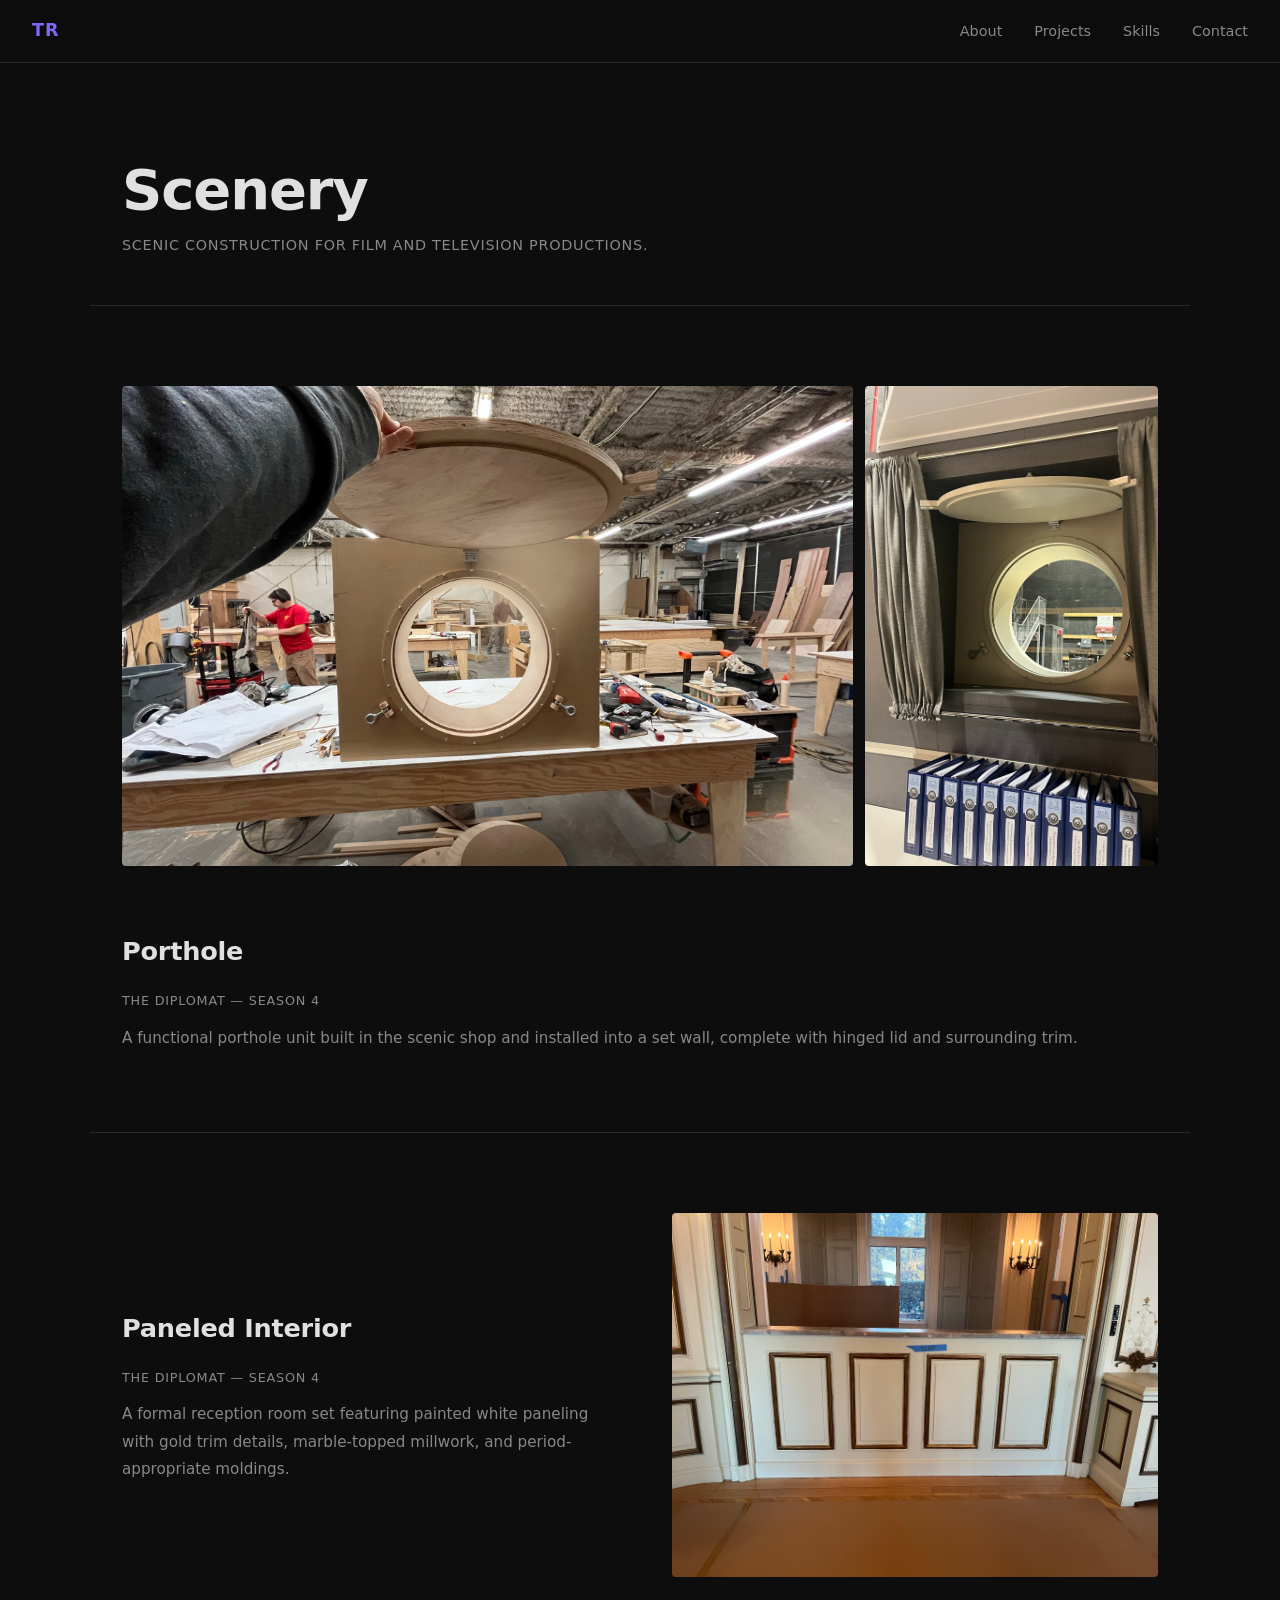
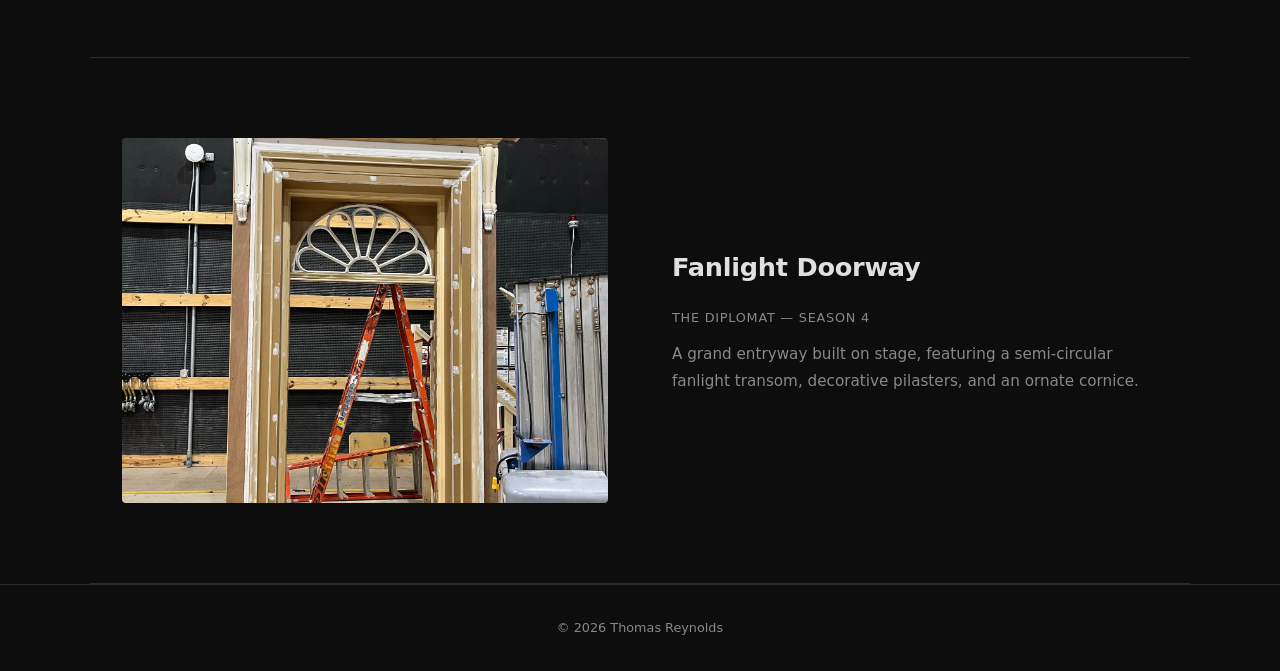
==== scenery.html @ 379e8c9b "Add Scenery project page and update index - Add scenery.html, scenery.css, scenery.js with three sec" ====
<!DOCTYPE html>
<html lang="en">
<head>
  <meta charset="UTF-8" />
  <meta name="viewport" content="width=device-width, initial-scale=1.0" />
  <title>Scenery — Thomas Reynolds</title>
  <link rel="stylesheet" href="style.css" />
  <link rel="stylesheet" href="scenery.css" />
</head>
<body>

  <nav>
    <a href="index.html" class="nav-name">TR</a>
    <ul>
      <li><a href="index.html#about">About</a></li>
      <li><a href="index.html#projects">Projects</a></li>
      <li><a href="index.html#skills">Skills</a></li>
      <li><a href="index.html#contact">Contact</a></li>
    </ul>
  </nav>

  <div class="ww-hero">
    <h1>Scenery</h1>
    <p>Scenic construction for film and television productions.</p>
  </div>

  <!-- Porthole -->
  <div class="project-section stacked">
    <div class="project-image-wrap two-col">
      <img src="images/scenery/IMG_1429.jpg" alt="Porthole under construction in the scenic shop" class="img-wide" />
      <img src="images/scenery/IMG_1448.jpg" alt="Porthole installed on set" class="img-tall" />
    </div>
    <div class="project-info">
      <h2>Porthole</h2>
      <p class="production-tag">The Diplomat — Season 4</p>
      <p>A functional porthole unit built in the scenic shop and installed into a set wall, complete with hinged lid and surrounding trim.</p>
    </div>
  </div>

  <!-- Paneled Interior -->
  <div class="project-section reverse">
    <div class="project-image-wrap single">
      <img src="images/scenery/IMG_1480.jpg" alt="Formal paneled interior set with gold trim" />
    </div>
    <div class="project-info">
      <h2>Paneled Interior</h2>
      <p class="production-tag">The Diplomat — Season 4</p>
      <p>A formal reception room set featuring painted white paneling with gold trim details, marble-topped millwork, and period-appropriate moldings.</p>
    </div>
  </div>

  <!-- Fanlight Doorway -->
  <div class="project-section">
    <div class="project-image-wrap single">
      <img src="images/scenery/IMG_1650.jpg" alt="Fanlight doorway under construction on stage" />
    </div>
    <div class="project-info">
      <h2>Fanlight Doorway</h2>
      <p class="production-tag">The Diplomat — Season 4</p>
      <p>A grand entryway built on stage, featuring a semi-circular fanlight transom, decorative pilasters, and an ornate cornice.</p>
    </div>
  </div>

  <footer>
    <p>&copy; 2026 Thomas Reynolds</p>
  </footer>

  <div id="lightbox">
    <img id="lightbox-img" src="" alt="" />
  </div>

  <script src="scenery.js"></script>

</body>
</html>
---- style.css ----
*, *::before, *::after {
  box-sizing: border-box;
  margin: 0;
  padding: 0;
}

:root {
  --bg: #0d0d0d;
  --surface: #161616;
  --border: #2a2a2a;
  --text: #e0e0e0;
  --muted: #888;
  --accent: #7c6af7;
}

html {
  scroll-behavior: smooth;
}

body {
  background: var(--bg);
  color: var(--text);
  font-family: 'Segoe UI', system-ui, sans-serif;
  font-size: 1rem;
  line-height: 1.7;
}

/* Nav */
nav {
  position: sticky;
  top: 0;
  z-index: 100;
  display: flex;
  align-items: center;
  justify-content: space-between;
  padding: 1rem 2rem;
  background: rgba(13, 13, 13, 0.85);
  backdrop-filter: blur(8px);
  border-bottom: 1px solid var(--border);
}

.nav-name {
  font-weight: 700;
  font-size: 1.1rem;
  letter-spacing: 0.05em;
  color: var(--accent);
}

nav ul {
  list-style: none;
  display: flex;
  gap: 2rem;
}

nav a {
  color: var(--muted);
  text-decoration: none;
  font-size: 0.9rem;
  transition: color 0.2s;
}

nav a:hover {
  color: var(--text);
}

/* Sections */
section {
  max-width: 760px;
  margin: 0 auto;
  padding: 5rem 2rem;
}

section + section {
  border-top: 1px solid var(--border);
}

h2 {
  font-size: 0.75rem;
  text-transform: uppercase;
  letter-spacing: 0.15em;
  color: var(--accent);
  margin-bottom: 2rem;
}

/* Hero */
#hero {
  padding-top: 8rem;
  padding-bottom: 6rem;
}

#hero h1 {
  font-size: clamp(2.5rem, 6vw, 4rem);
  font-weight: 700;
  letter-spacing: -0.02em;
  line-height: 1.1;
  margin-bottom: 0.75rem;
}

#hero p {
  color: var(--muted);
  font-size: 1.15rem;
}

/* About */
#about p {
  color: var(--muted);
  max-width: 560px;
}

/* Projects */
.project-grid {
  display: grid;
  gap: 1rem;
  grid-template-columns: repeat(auto-fill, minmax(260px, 1fr));
}

.project-card {
  background: var(--surface);
  border: 1px solid var(--border);
  border-radius: 8px;
  padding: 1.5rem;
  transition: border-color 0.2s;
}

.project-card:hover {
  border-color: var(--accent);
}

.project-card h3 {
  font-size: 1rem;
  margin-bottom: 0.5rem;
}

.project-card p {
  color: var(--muted);
  font-size: 0.9rem;
  margin-bottom: 1rem;
}

.tag {
  font-size: 0.78rem;
  color: var(--accent);
  text-decoration: none;
  border: 1px solid var(--accent);
  border-radius: 4px;
  padding: 0.2rem 0.6rem;
  transition: background 0.2s, color 0.2s;
}

.tag:hover {
  background: var(--accent);
  color: #fff;
}

/* Skills */
.skill-list {
  list-style: none;
  display: flex;
  flex-wrap: wrap;
  gap: 0.6rem;
}

.skill-list li {
  background: var(--surface);
  border: 1px solid var(--border);
  border-radius: 4px;
  padding: 0.3rem 0.8rem;
  font-size: 0.9rem;
  color: var(--muted);
}

/* Contact */
#contact p {
  color: var(--muted);
  margin-bottom: 1.5rem;
}

.contact-links {
  display: flex;
  gap: 1rem;
}

.contact-links a {
  color: var(--accent);
  text-decoration: none;
  font-size: 0.95rem;
  border-bottom: 1px solid transparent;
  transition: border-color 0.2s;
}

.contact-links a:hover {
  border-color: var(--accent);
}

/* Footer */
footer {
  text-align: center;
  padding: 2rem;
  color: var(--muted);
  font-size: 0.8rem;
  border-top: 1px solid var(--border);
}

/* Mobile */
@media (max-width: 600px) {
  nav ul {
    gap: 1.2rem;
  }

  .project-grid {
    grid-template-columns: 1fr;
  }
}
---- scenery.css ----
.ww-hero {
  max-width: 1100px;
  margin: 0 auto;
  padding: 6rem 2rem 3rem;
  border-bottom: 1px solid var(--border);
}

.ww-hero h1 {
  font-size: clamp(2rem, 5vw, 3.5rem);
  font-weight: 700;
  letter-spacing: -0.02em;
  line-height: 1.1;
  margin-bottom: 0.75rem;
}

.ww-hero p {
  color: var(--muted);
  font-size: 0.9rem;
  letter-spacing: 0.05em;
  text-transform: uppercase;
}

/* Project sections */
.project-section {
  max-width: 1100px;
  margin: 0 auto;
  padding: 5rem 2rem;
  display: grid;
  grid-template-columns: 1fr 1fr;
  gap: 4rem;
  align-items: center;
  border-bottom: 1px solid var(--border);
}

.project-section.reverse {
  direction: rtl;
}

.project-section.reverse > * {
  direction: ltr;
}

/* Images */
.project-image-wrap.single img {
  width: 100%;
  aspect-ratio: 4/3;
  object-fit: cover;
  border-radius: 4px;
  display: block;
}

.project-image-wrap.two-col {
  display: flex;
  gap: 0.75rem;
  height: clamp(220px, 38vw, 480px);
}

.project-image-wrap.two-col img {
  object-fit: cover;
  border-radius: 4px;
  height: 100%;
  min-width: 0;
}

.project-image-wrap.two-col .img-wide {
  flex: 5;
}

.project-image-wrap.two-col .img-tall {
  flex: 2;
}

.project-image-wrap.multi {
  display: flex;
  flex-direction: column;
  gap: 0.75rem;
}

.project-image-wrap.multi > img {
  width: 100%;
  aspect-ratio: 16/9;
  object-fit: cover;
  object-position: center top;
  border-radius: 4px;
  display: block;
}

.project-image-sub {
  display: grid;
  grid-template-columns: 1fr 1fr;
  gap: 0.75rem;
}

.project-image-sub img {
  width: 100%;
  aspect-ratio: 3/2;
  object-fit: cover;
  border-radius: 4px;
  display: block;
}

/* Info */
.project-info h2 {
  font-size: 1.6rem;
  font-weight: 700;
  letter-spacing: -0.01em;
  text-transform: none;
  color: var(--text);
  margin-bottom: 1rem;
}

.project-info p {
  color: var(--muted);
  font-size: 0.95rem;
  line-height: 1.8;
}

.production-tag {
  font-size: 0.8rem !important;
  letter-spacing: 0.06em;
  text-transform: uppercase;
  margin-bottom: 0.75rem !important;
}

.project-section.stacked {
  grid-template-columns: 1fr;
}

.project-section.stacked .project-image-wrap {
  width: 100%;
}

/* Clickable images */
.project-image-wrap img {
  cursor: zoom-in;
}

/* Lightbox */
#lightbox {
  display: none;
  position: fixed;
  inset: 0;
  background: rgba(0, 0, 0, 0.92);
  z-index: 1000;
  align-items: center;
  justify-content: center;
  cursor: zoom-out;
}

#lightbox.open {
  display: flex;
}

#lightbox-img {
  max-width: 90vw;
  max-height: 90vh;
  object-fit: contain;
  border-radius: 4px;
  cursor: default;
}

/* Tablet */
@media (max-width: 900px) {
  .project-section {
    gap: 2.5rem;
    padding: 4rem 2rem;
  }
}

/* Mobile */
@media (max-width: 600px) {
  .ww-hero {
    padding: 4rem 1.25rem 2rem;
  }

  .project-section,
  .project-section.reverse,
  .project-section.stacked {
    grid-template-columns: 1fr;
    direction: ltr;
    gap: 1.5rem;
    padding: 3rem 1.25rem;
  }

  .project-image-wrap.two-col {
    flex-direction: column;
    height: auto;
  }

  .project-image-wrap.two-col img {
    height: auto;
    width: 100%;
    aspect-ratio: 4/3;
  }

  .project-image-wrap.single img {
    aspect-ratio: 4/3 !important;
  }

  .project-info h2 {
    font-size: 1.3rem;
  }
}
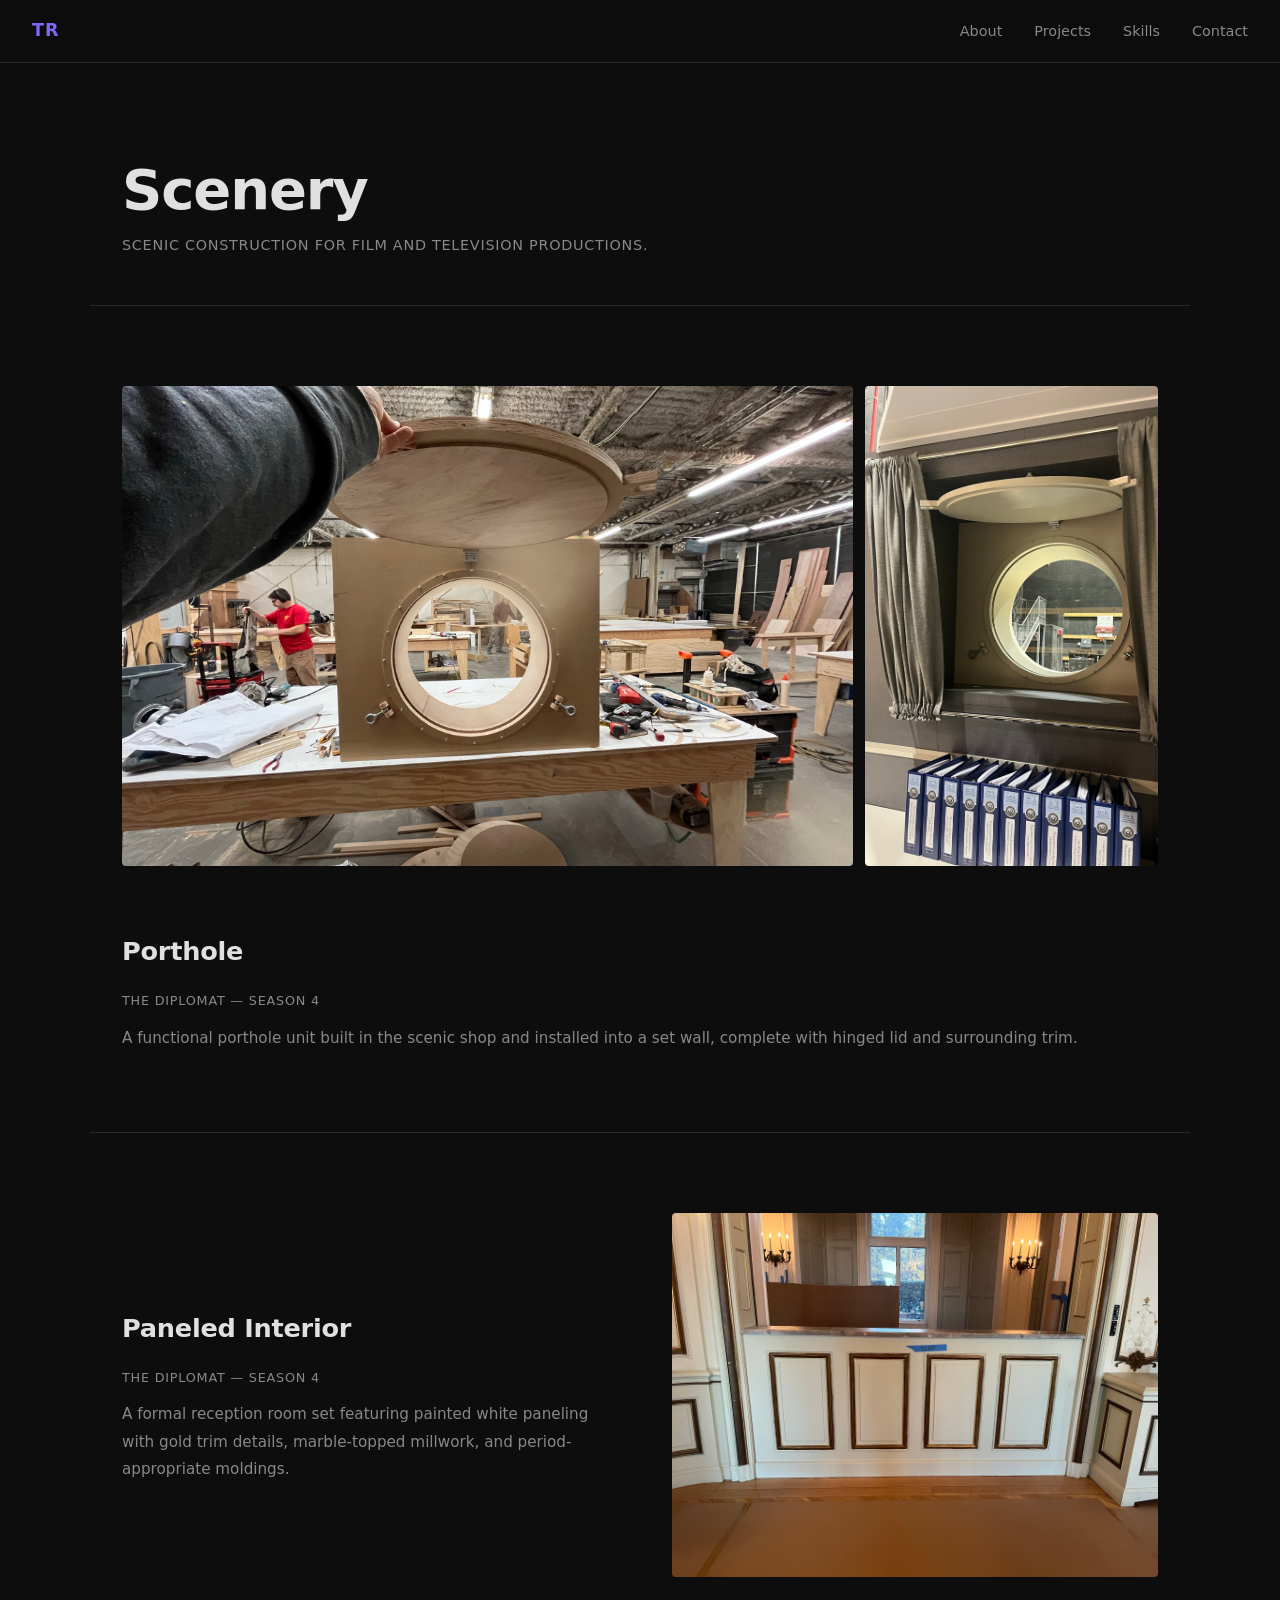
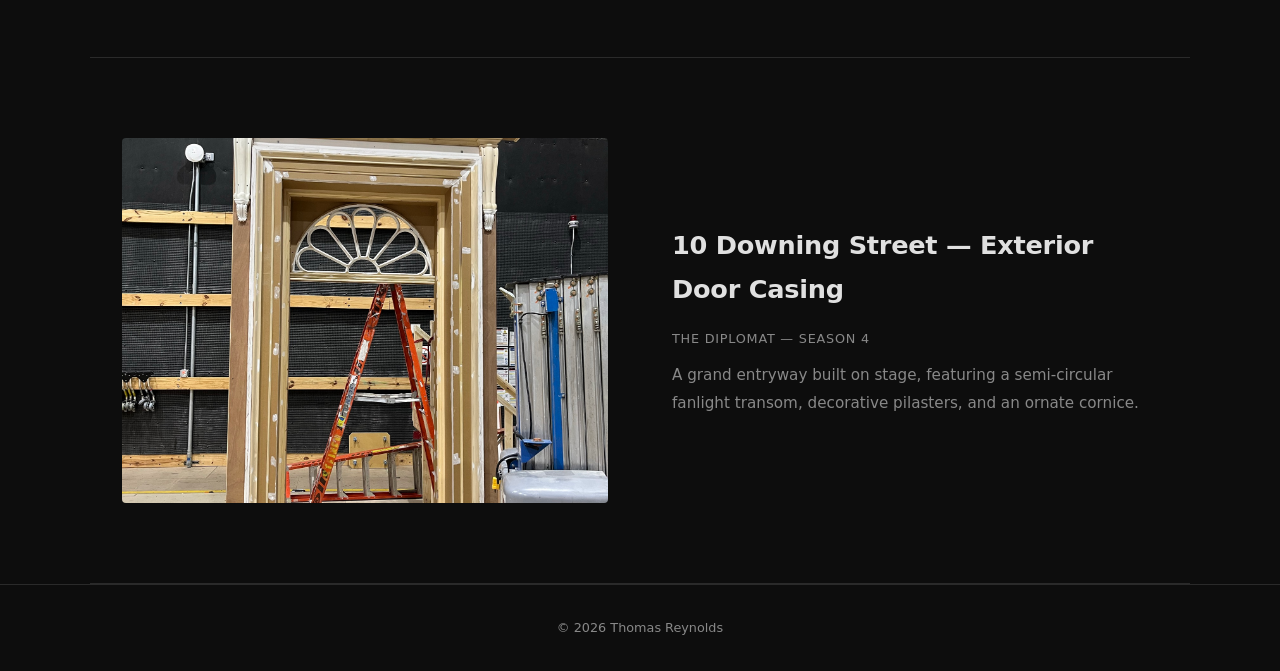
==== commit 734c5643: "Rename fanlight doorway to 10 Downing Street Exterior Door Casing Co-Authored-By: Claude Sonnet 4.6 " ====
--- a/scenery.html
+++ b/scenery.html
@@ -55,7 +55,7 @@
       <img src="images/scenery/IMG_1650.jpg" alt="Fanlight doorway under construction on stage" />
     </div>
     <div class="project-info">
-      <h2>Fanlight Doorway</h2>
+      <h2>10 Downing Street — Exterior Door Casing</h2>
       <p class="production-tag">The Diplomat — Season 4</p>
       <p>A grand entryway built on stage, featuring a semi-circular fanlight transom, decorative pilasters, and an ornate cornice.</p>
     </div>
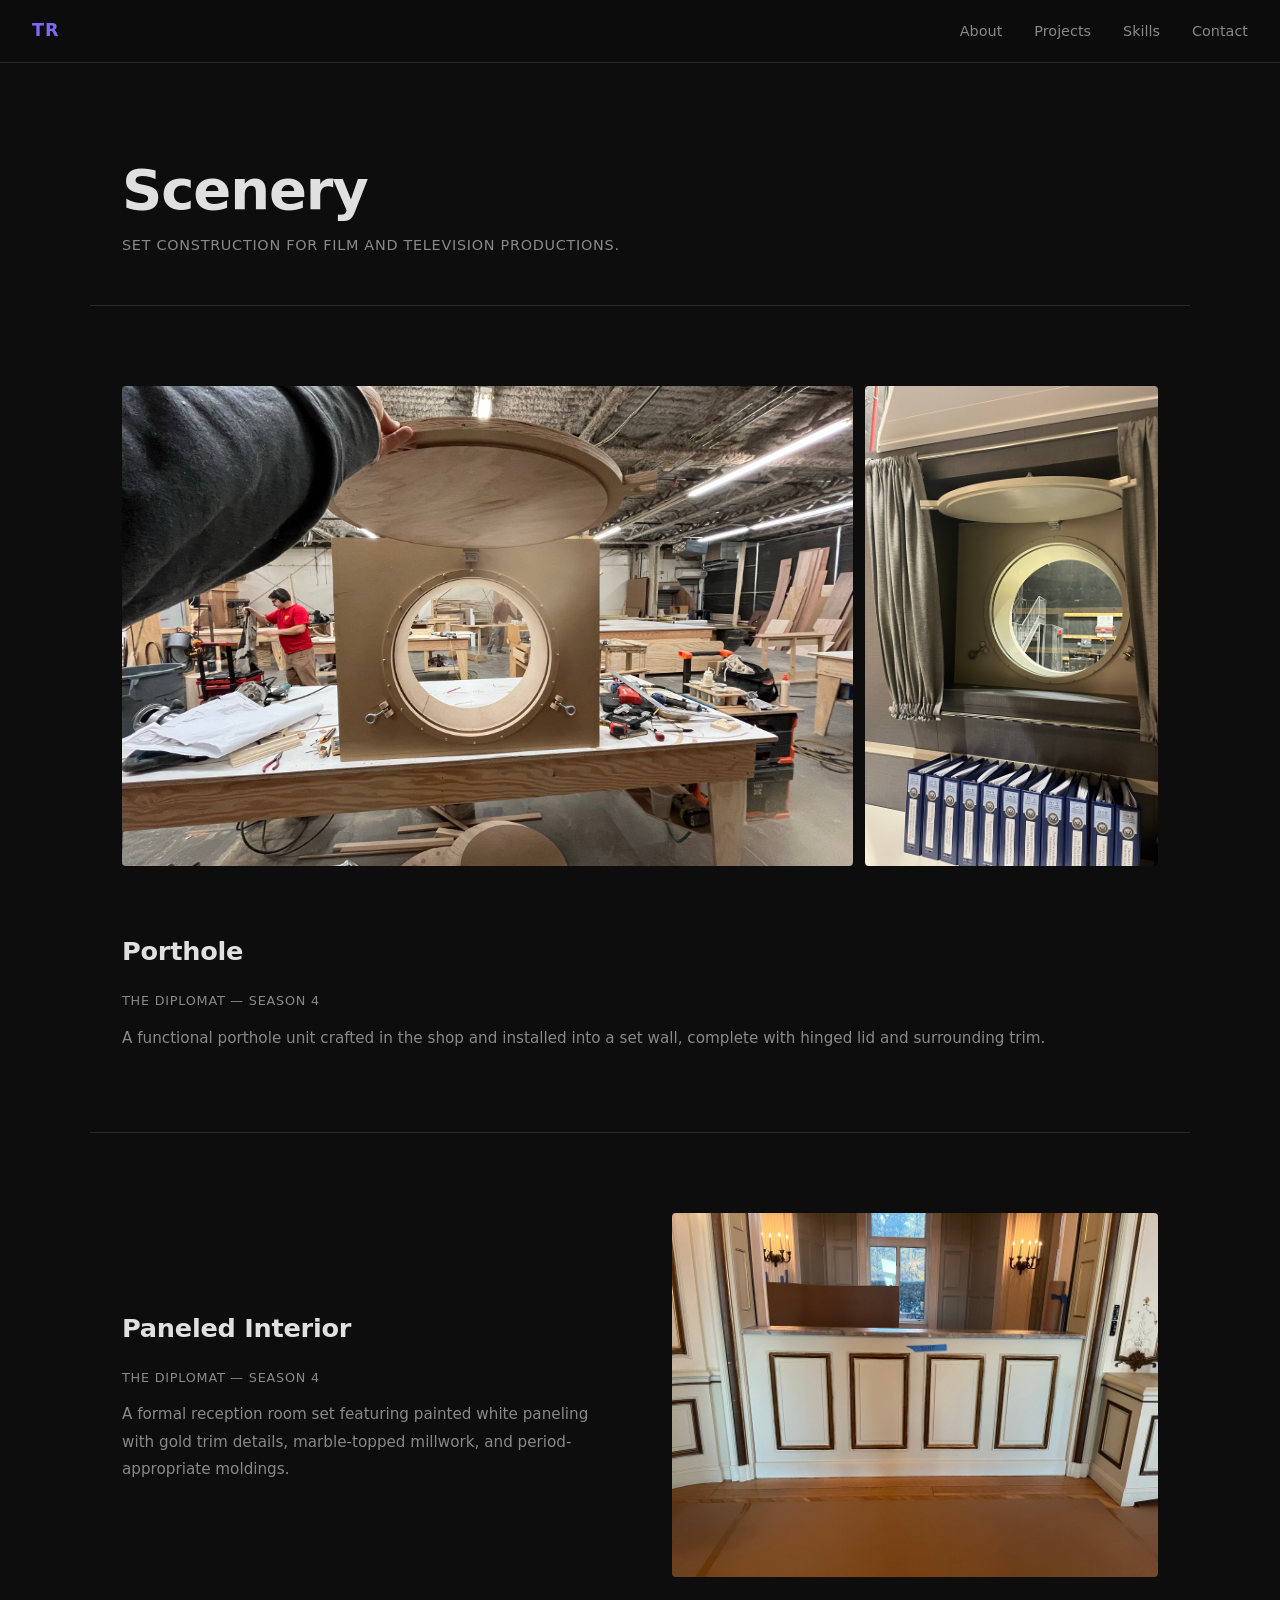
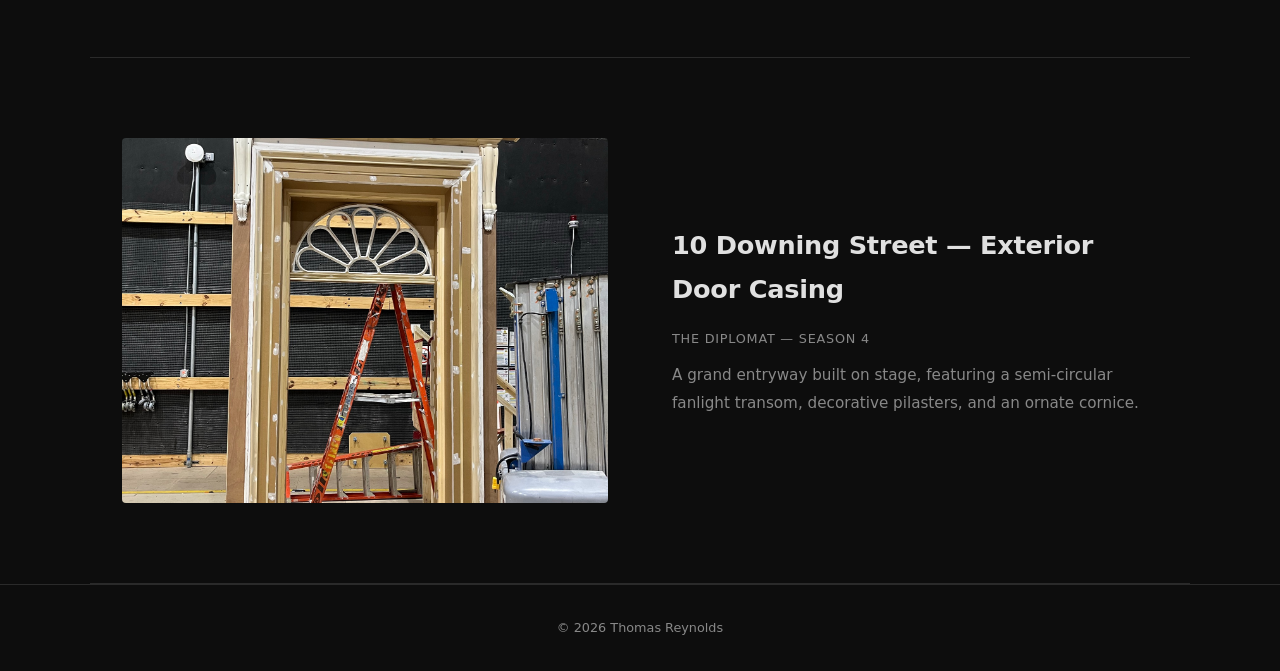
==== commit 7f6f2146: "Remove 'scenic' language from scenery page Co-Authored-By: Claude Sonnet 4.6 <noreply@anthropic.com>" ====
--- a/scenery.html
+++ b/scenery.html
@@ -21,19 +21,19 @@
 
   <div class="ww-hero">
     <h1>Scenery</h1>
-    <p>Scenic construction for film and television productions.</p>
+    <p>Set construction for film and television productions.</p>
   </div>
 
   <!-- Porthole -->
   <div class="project-section stacked">
     <div class="project-image-wrap two-col">
-      <img src="images/scenery/IMG_1429.jpg" alt="Porthole under construction in the scenic shop" class="img-wide" />
+      <img src="images/scenery/IMG_1429.jpg" alt="Porthole under construction in the shop" class="img-wide" />
       <img src="images/scenery/IMG_1448.jpg" alt="Porthole installed on set" class="img-tall" />
     </div>
     <div class="project-info">
       <h2>Porthole</h2>
       <p class="production-tag">The Diplomat — Season 4</p>
-      <p>A functional porthole unit built in the scenic shop and installed into a set wall, complete with hinged lid and surrounding trim.</p>
+      <p>A functional porthole unit crafted in the shop and installed into a set wall, complete with hinged lid and surrounding trim.</p>
     </div>
   </div>
 
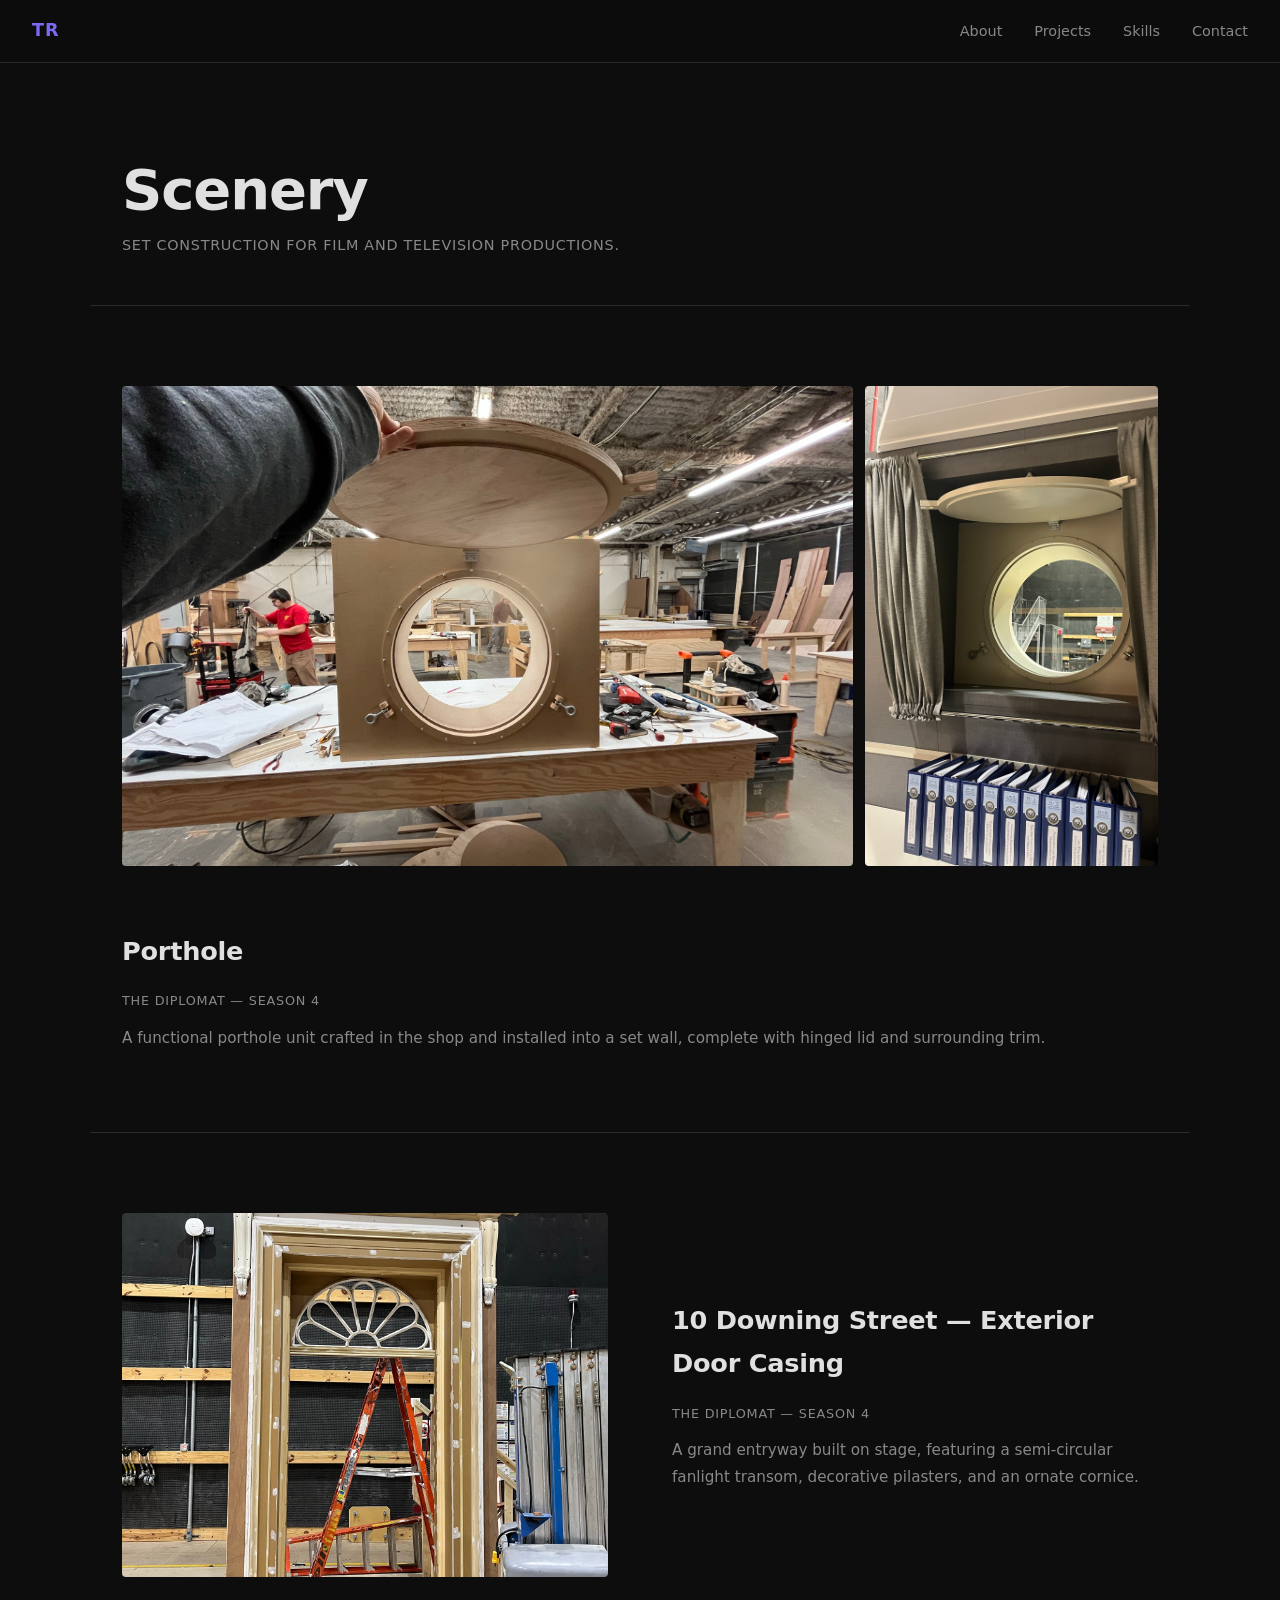
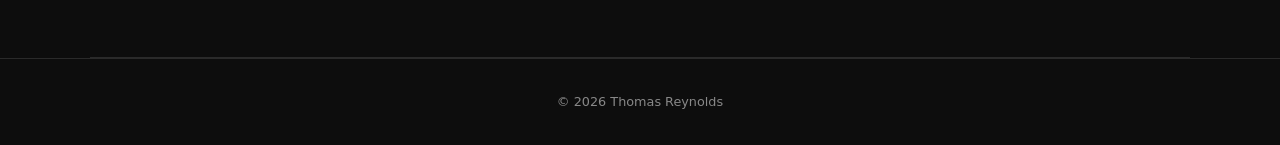
==== commit 3e034d61: "Remove Paneled Interior section from scenery page Co-Authored-By: Claude Sonnet 4.6 <noreply@anthrop" ====
--- a/scenery.html
+++ b/scenery.html
@@ -37,18 +37,6 @@
     </div>
   </div>
 
-  <!-- Paneled Interior -->
-  <div class="project-section reverse">
-    <div class="project-image-wrap single">
-      <img src="images/scenery/IMG_1480.jpg" alt="Formal paneled interior set with gold trim" />
-    </div>
-    <div class="project-info">
-      <h2>Paneled Interior</h2>
-      <p class="production-tag">The Diplomat — Season 4</p>
-      <p>A formal reception room set featuring painted white paneling with gold trim details, marble-topped millwork, and period-appropriate moldings.</p>
-    </div>
-  </div>
-
   <!-- Fanlight Doorway -->
   <div class="project-section">
     <div class="project-image-wrap single">
